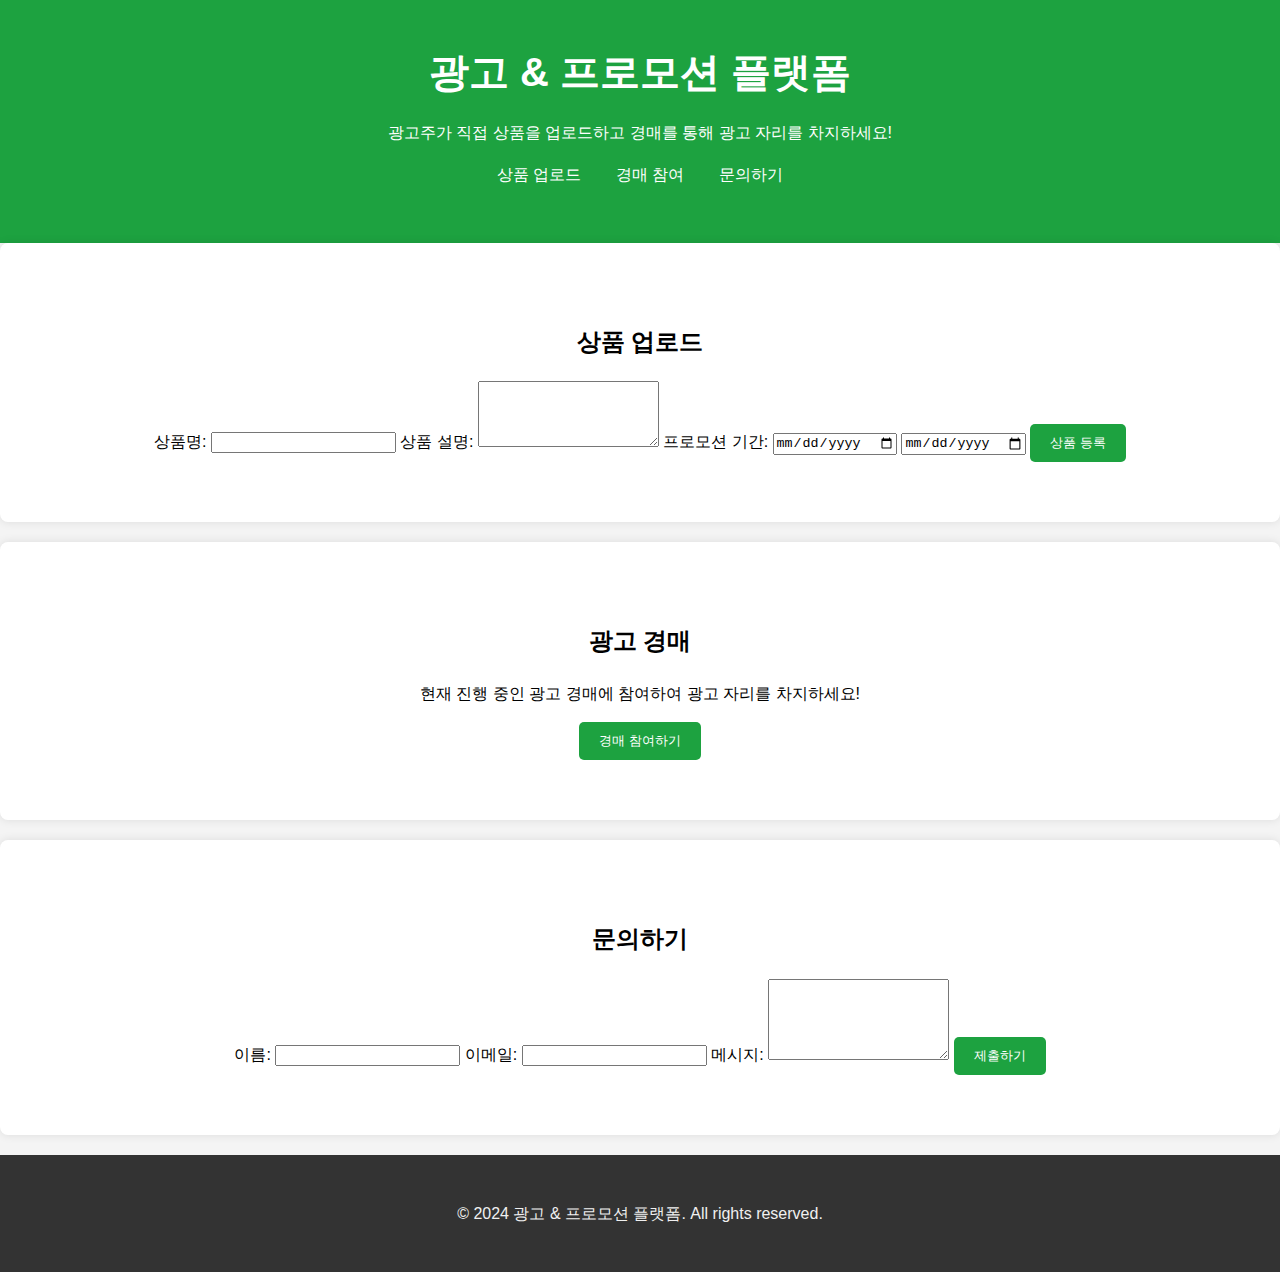
==== All events/index.html @ 0e718b4c "add - indzx.html index.js styles.css" ====
<!DOCTYPE html>
<html lang="ko">

<head>
    <meta charset="UTF-8">
    <meta name="viewport" content="width=device-width, initial-scale=1.0">
    <title>광고 & 프로모션 플랫폼</title>
    <link rel="stylesheet" href="styles.css">
    <script src="script.js" defer></script>
</head>

<body>
    <!-- 헤더 섹션 -->
    <header class="header">
        <div class="container">
            <h1>광고 & 프로모션 플랫폼</h1>
            <p>광고주가 직접 상품을 업로드하고 경매를 통해 광고 자리를 차지하세요!</p>
            <nav class="main-nav">
                <ul>
                    <li><a href="#upload">상품 업로드</a></li>
                    <li><a href="#auction">경매 참여</a></li>
                    <li><a href="#contact">문의하기</a></li>
                </ul>
            </nav>
        </div>
    </header>

    <!-- 상품 업로드 섹션 -->
    <section id="upload" class="upload-section">
        <div class="container">
            <h2>상품 업로드</h2>
            <form id="uploadForm">
                <label for="productName">상품명:</label>
                <input type="text" id="productName" name="productName" required>
                <label for="productDescription">상품 설명:</label>
                <textarea id="productDescription" name="productDescription" rows="4" required></textarea>
                <label for="promotionPeriod">프로모션 기간:</label>
                <input type="date" id="promotionStart" name="promotionStart" required>
                <input type="date" id="promotionEnd" name="promotionEnd" required>
                <button type="submit" class="submit-button">상품 등록</button>
            </form>
        </div>
    </section>

    <!-- 광고 경매 섹션 -->
    <section id="auction" class="auction-section">
        <div class="container">
            <h2>광고 경매</h2>
            <p>현재 진행 중인 광고 경매에 참여하여 광고 자리를 차지하세요!</p>
            <button class="bid-button" onclick="startAuction()">경매 참여하기</button>
        </div>
    </section>

    <!-- 문의하기 섹션 -->
    <section id="contact" class="contact-section">
        <div class="container">
            <h2>문의하기</h2>
            <form>
                <label for="name">이름:</label>
                <input type="text" id="name" name="name" required>
                <label for="email">이메일:</label>
                <input type="email" id="email" name="email" required>
                <label for="message">메시지:</label>
                <textarea id="message" name="message" rows="5" required></textarea>
                <button type="submit" class="submit-button">제출하기</button>
            </form>
        </div>
    </section>

    <!-- 푸터 섹션 -->
    <footer class="footer">
        <div class="container">
            <p>&copy; 2024 광고 & 프로모션 플랫폼. All rights reserved.</p>
        </div>
    </footer>
</body>

</html>
---- All events/styles.css ----
/* 기본 스타일 */
body {
    font-family: 'Arial', sans-serif;
    margin: 0;
    padding: 0;
    line-height: 1.6;
    text-align: center;
    background-color: #f4f4f4;
}

.container {
    width: 80%;
    margin: 0 auto;
    padding: 20px;
}

/* 헤더 스타일 */
.header {
    background-color: #1da240;
    color: white;
    padding: 20px 0;
}

.header h1 {
    margin: 0;
    font-size: 2.5rem;
}

.main-nav ul {
    list-style: none;
    padding: 0;
    display: flex;
    justify-content: center;
    gap: 15px;
    margin-top: 10px;
}

.main-nav ul li a {
    color: white;
    text-decoration: none;
    padding: 5px 10px;
    transition: background-color 0.3s ease;
}

.main-nav ul li a:hover {
    background-color: #0e7828;
}

/* 섹션 스타일 */
section {
    padding: 40px 0;
}

.upload-section,
.auction-section,
.contact-section {
    background-color: white;
    border-radius: 8px;
    margin-bottom: 20px;
    box-shadow: 0 0 10px rgba(0, 0, 0, 0.1);
}

h2 {
    margin-bottom: 20px;
}

.submit-button,
.bid-button {
    background-color: #1da240;
    color: white;
    border: none;
    padding: 10px 20px;
    border-radius: 5px;
    cursor: pointer;
}

.submit-button:hover,
.bid-button:hover {
    background-color: #0e7828;
}

.footer {
    background-color: #333;
    color: #f0f0f0;
    text-align: center;
    padding: 10px 0;
    width: 100%;
}
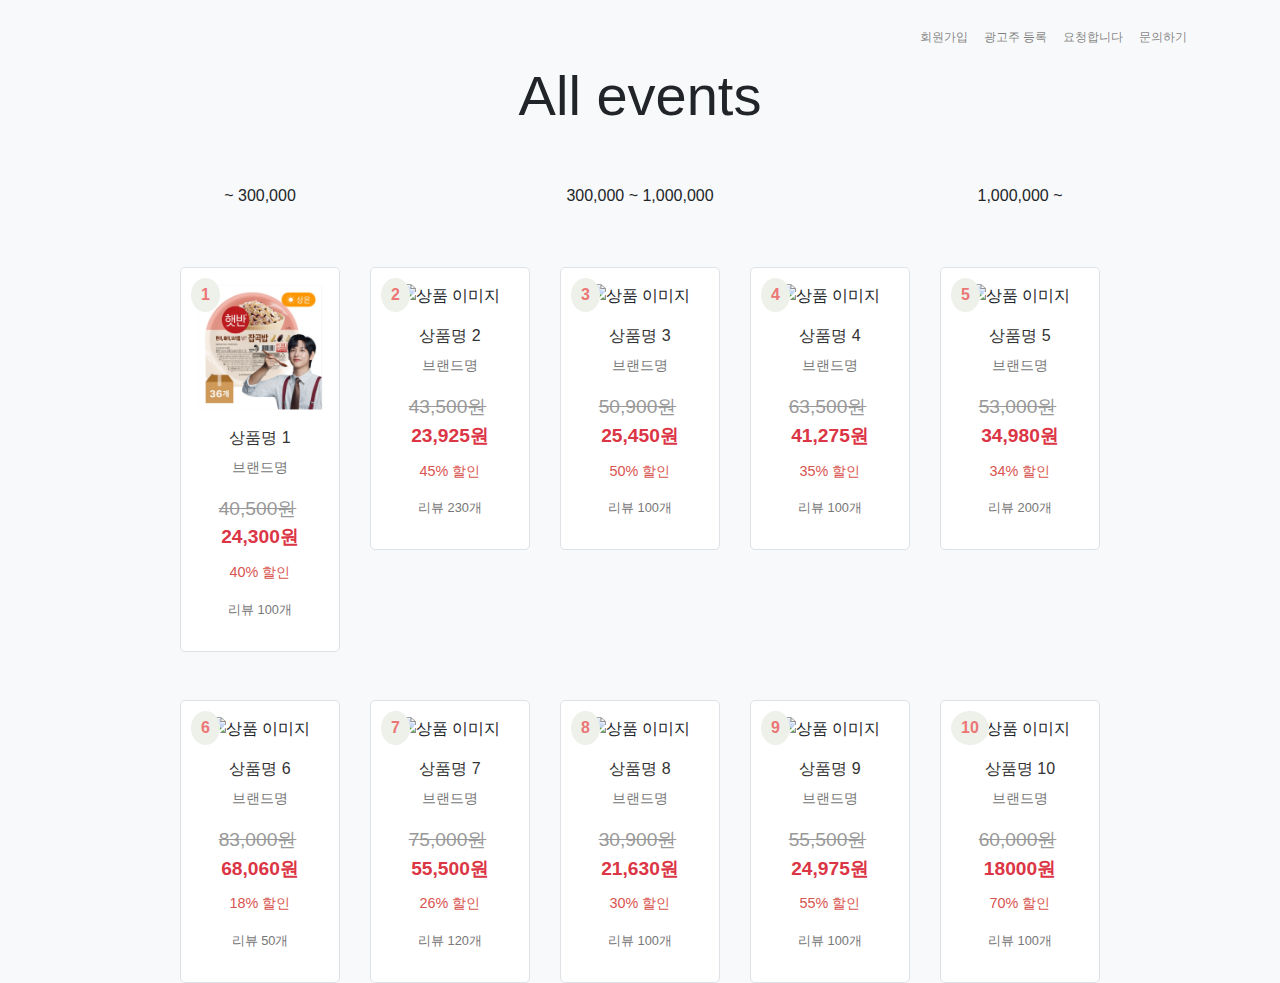
==== commit 4d12ac12: "add - indzx.html index.js styles.css images" ====
--- a/All events/index.html
+++ b/All events/index.html
@@ -4,75 +4,197 @@
 <head>
     <meta charset="UTF-8">
     <meta name="viewport" content="width=device-width, initial-scale=1.0">
-    <title>광고 & 프로모션 플랫폼</title>
+    <title>All events</title>
+    <!-- Bootstrap CSS -->
+    <link href="https://stackpath.bootstrapcdn.com/bootstrap/4.5.2/css/bootstrap.min.css" rel="stylesheet">
     <link rel="stylesheet" href="styles.css">
-    <script src="script.js" defer></script>
 </head>
 
 <body>
-    <!-- 헤더 섹션 -->
-    <header class="header">
+
+    <!-- 페이지 헤더 -->
+    <header class="bg-light py-1">
+        <nav class="navbar navbar-expand-lg navbar-light">
+            <div class="container">
+                <button class="navbar-toggler" type="button" data-bs-toggle="collapse" data-bs-target="#navbarNav"
+                    aria-expanded="true">
+                    <span class="navbar-toggler-icon"></span>
+                </button>
+                <div class="navbar-collapse collapse justify-content-end mt-2" id="navbarNav">
+                    <ul class="navbar-nav ms-auto">
+                        <li class="nav-item">
+                            <a class="nav-link" href="#features">회원가입</a>
+                        </li>
+                        <li class="nav-item">
+                            <a class="nav-link" href="#about">광고주 등록</a>
+                        </li>
+                        <li class="nav-item">
+                            <a class="nav-link" href="#testimonials">요청합니다</a>
+                        </li>
+                        <li class="nav-item">
+                            <a class="nav-link" href="#contact">문의하기</a>
+                        </li>
+                    </ul>
+                </div>
+            </div>
+        </nav>
+
         <div class="container">
-            <h1>광고 & 프로모션 플랫폼</h1>
-            <p>광고주가 직접 상품을 업로드하고 경매를 통해 광고 자리를 차지하세요!</p>
-            <nav class="main-nav">
-                <ul>
-                    <li><a href="#upload">상품 업로드</a></li>
-                    <li><a href="#auction">경매 참여</a></li>
-                    <li><a href="#contact">문의하기</a></li>
-                </ul>
-            </nav>
+            <h1 class="display-4 text-center">All events</h1>
+
         </div>
     </header>
 
-    <!-- 상품 업로드 섹션 -->
-    <section id="upload" class="upload-section">
-        <div class="container">
-            <h2>상품 업로드</h2>
-            <form id="uploadForm">
-                <label for="productName">상품명:</label>
-                <input type="text" id="productName" name="productName" required>
-                <label for="productDescription">상품 설명:</label>
-                <textarea id="productDescription" name="productDescription" rows="4" required></textarea>
-                <label for="promotionPeriod">프로모션 기간:</label>
-                <input type="date" id="promotionStart" name="promotionStart" required>
-                <input type="date" id="promotionEnd" name="promotionEnd" required>
-                <button type="submit" class="submit-button">상품 등록</button>
-            </form>
+    <!-- 가격대별 버튼 -->
+    <div class="container text-center mt-1 mb-1">
+        <div class="row">
+            <div class="col text-center mt-3 mb-1 ">
+                <button type="button" class="btn btn-outline-Secondary"> ~ 300,000</button>
+            </div>
+            <div class="col text-center mt-3 mb-1">
+                <button type="button" class="btn btn-outline-Secondary">300,000 ~ 1,000,000</button>
+            </div>
+            <div class="col text-center mt-3 mb-1">
+                <button type="button" class="btn btn-outline-Secondary">1,000,000 ~</button>
+            </div>
         </div>
-    </section>
-
-    <!-- 광고 경매 섹션 -->
-    <section id="auction" class="auction-section">
-        <div class="container">
-            <h2>광고 경매</h2>
-            <p>현재 진행 중인 광고 경매에 참여하여 광고 자리를 차지하세요!</p>
-            <button class="bid-button" onclick="startAuction()">경매 참여하기</button>
+    </div>
+    <!-- 상품 리스트 -->
+    <div class="container mt-5">
+        <div class="row" style="
+        justify-content: center;">
+            <!-- 첫 번째 단락: 상품 아이템 5개 -->
+            <div class="col-2 col-md-60">
+                <div class="product-item border p-3">
+                    <div class="product-rank">1</div>
+                    <img src="./images/rice.jpg" class="img-fluid mb-2" alt="상품 이미지">
+                    <h5 class="product-name">상품명 1</h5>
+                    <p class="product-brand">브랜드명</p>
+                    <p class="product-price"><span class="original-price">40,500원</span> <span
+                            class="discounted-price text-danger">24,300원</span></p>
+                    <p class="product-discount">40% 할인</p>
+                    <p class="product-reviews">리뷰 100개</p>
+                </div>
+            </div>
+            <div class="col-2 col-md-60">
+                <div class="product-item border p-3">
+                    <div class="product-rank">2</div>
+                    <img src="https://via.placeholder.com/150" class="img-fluid mb-2" alt="상품 이미지">
+                    <h5 class="product-name">상품명 2</h5>
+                    <p class="product-brand">브랜드명</p>
+                    <p class="product-price"><span class="original-price">43,500원</span> <span
+                            class="discounted-price text-danger">23,925원</span></p>
+                    <p class="product-discount">45% 할인</p>
+                    <p class="product-reviews">리뷰 230개</p>
+                </div>
+            </div>
+            <div class="col-2 col-md-60">
+                <div class="product-item border p-3">
+                    <div class="product-rank">3</div>
+                    <img src="https://via.placeholder.com/150" class="img-fluid mb-2" alt="상품 이미지">
+                    <h5 class="product-name">상품명 3</h5>
+                    <p class="product-brand">브랜드명</p>
+                    <p class="product-price"><span class="original-price">50,900원</span> <span
+                            class="discounted-price text-danger">25,450원</span></p>
+                    <p class="product-discount">50% 할인</p>
+                    <p class="product-reviews">리뷰 100개</p>
+                </div>
+            </div>
+            <div class="col-2 col-md-60">
+                <div class="product-item border p-3">
+                    <div class="product-rank">4</div>
+                    <img src="https://via.placeholder.com/150" class="img-fluid mb-2" alt="상품 이미지">
+                    <h5 class="product-name">상품명 4</h5>
+                    <p class="product-brand">브랜드명</p>
+                    <p class="product-price"><span class="original-price">63,500원</span> <span
+                            class="discounted-price text-danger">41,275원</span></p>
+                    <p class="product-discount">35% 할인</p>
+                    <p class="product-reviews">리뷰 100개</p>
+                </div>
+            </div>
+            <div class="col-2 col-md-60">
+                <div class="product-item border p-3">
+                    <div class="product-rank">5</div>
+                    <img src="https://via.placeholder.com/150" class="img-fluid mb-2" alt="상품 이미지">
+                    <h5 class="product-name">상품명 5</h5>
+                    <p class="product-brand">브랜드명</p>
+                    <p class="product-price"><span class="original-price">53,000원</span> <span
+                            class="discounted-price text-danger">34,980원</span></p>
+                    <p class="product-discount">34% 할인</p>
+                    <p class="product-reviews">리뷰 200개</p>
+                </div>
+            </div>
+            <!-- 추가 상품들 -->
+            <!-- ... (5개까지 반복) -->
+
         </div>
-    </section>
-
-    <!-- 문의하기 섹션 -->
-    <section id="contact" class="contact-section">
-        <div class="container">
-            <h2>문의하기</h2>
-            <form>
-                <label for="name">이름:</label>
-                <input type="text" id="name" name="name" required>
-                <label for="email">이메일:</label>
-                <input type="email" id="email" name="email" required>
-                <label for="message">메시지:</label>
-                <textarea id="message" name="message" rows="5" required></textarea>
-                <button type="submit" class="submit-button">제출하기</button>
-            </form>
-        </div>
-    </section>
-
-    <!-- 푸터 섹션 -->
-    <footer class="footer">
-        <div class="container">
-            <p>&copy; 2024 광고 & 프로모션 플랫폼. All rights reserved.</p>
-        </div>
-    </footer>
+        <div class="row mt-5" style="
+        justify-content: center;">
+            <!-- 두 번째 단락: 상품 아이템 5개 -->
+            <div class="col-2 col-md-20">
+                <div class="product-item border p-3">
+                    <div class="product-rank">6</div>
+                    <img src="https://via.placeholder.com/150" class="img-fluid mb-2" alt="상품 이미지">
+                    <h5 class="product-name">상품명 6</h5>
+                    <p class="product-brand">브랜드명</p>
+                    <p class="product-price"><span class="original-price">83,000원</span> <span
+                            class="discounted-price text-danger">68,060원</span></p>
+                    <p class="product-discount">18% 할인</p>
+                    <p class="product-reviews">리뷰 50개</p>
+                </div>
+            </div>
+            <div class="col-2 col-md-20">
+                <div class="product-item border p-3">
+                    <div class="product-rank">7</div>
+                    <img src="https://via.placeholder.com/150" class="img-fluid mb-2" alt="상품 이미지">
+                    <h5 class="product-name">상품명 7</h5>
+                    <p class="product-brand">브랜드명</p>
+                    <p class="product-price"><span class="original-price">75,000원</span> <span
+                            class="discounted-price text-danger">55,500원</span></p>
+                    <p class="product-discount">26% 할인</p>
+                    <p class="product-reviews">리뷰 120개</p>
+                </div>
+            </div>
+            <div class="col-2 col-md-20">
+                <div class="product-item border p-3">
+                    <div class="product-rank">8</div>
+                    <img src="https://via.placeholder.com/150" class="img-fluid mb-2" alt="상품 이미지">
+                    <h5 class="product-name">상품명 8</h5>
+                    <p class="product-brand">브랜드명</p>
+                    <p class="product-price"><span class="original-price">30,900원</span> <span
+                            class="discounted-price text-danger">21,630원</span></p>
+                    <p class="product-discount">30% 할인</p>
+                    <p class="product-reviews">리뷰 100개</p>
+                </div>
+            </div>
+            <div class="col-2 col-md-20">
+                <div class="product-item border p-3">
+                    <div class="product-rank">9</div>
+                    <img src="https://via.placeholder.com/150" class="img-fluid mb-2" alt="상품 이미지">
+                    <h5 class="product-name">상품명 9</h5>
+                    <p class="product-brand">브랜드명</p>
+                    <p class="product-price"><span class="original-price">55,500원</span> <span
+                            class="discounted-price text-danger">24,975원</span></p>
+                    <p class="product-discount">55% 할인</p>
+                    <p class="product-reviews">리뷰 100개</p>
+                </div>
+            </div>
+            <div class="col-2 col-md-20">
+                <div class="product-item border p-3">
+                    <div class="product-rank">10</div>
+                    <img src="https://via.placeholder.com/150" class="img-fluid mb-2" alt="상품 이미지">
+                    <h5 class="product-name">상품명 10</h5>
+                    <p class="product-brand">브랜드명</p>
+                    <p class="product-price"><span class="original-price">60,000원</span> <span
+                            class="discounted-price text-danger">18000원</span></p>
+                    <p class="product-discount">70% 할인</p>
+                    <p class="product-reviews">리뷰 100개</p>
+                </div>
+            </div>
+
+            <!-- Bootstrap JS -->
+            <script src="https://code.jquery.com/jquery-3.5.1.slim.min.js"></script>
+            <script src="https://cdn.jsdelivr.net/npm/bootstrap@4.5.2/dist/js/bootstrap.bundle.min.js"></script>
 </body>
 
 </html>--- a/All events/styles.css
+++ b/All events/styles.css
@@ -1,88 +1,99 @@
-/* 기본 스타일 */
 body {
     font-family: 'Arial', sans-serif;
+    background-color: #f8f9fa;
     margin: 0;
     padding: 0;
-    line-height: 1.6;
-    text-align: center;
-    background-color: #f4f4f4;
 }
 
-.container {
-    width: 80%;
-    margin: 0 auto;
-    padding: 20px;
+/* Nav Bar 고정 해제 */
+.navbar {
+    position: static;
 }
 
-/* 헤더 스타일 */
-.header {
-    background-color: #1da240;
-    color: white;
-    padding: 20px 0;
+.navbar-nav .nav-link[href="#features"] {
+    font-size: 12px;
+    /* 원하는 크기로 설정 */
 }
 
-.header h1 {
-    margin: 0;
-    font-size: 2.5rem;
+.navbar-nav .nav-link[href="#about"] {
+    font-size: 12px;
 }
 
-.main-nav ul {
-    list-style: none;
-    padding: 0;
-    display: flex;
-    justify-content: center;
-    gap: 15px;
-    margin-top: 10px;
+.navbar-nav .nav-link[href="#testimonials"] {
+    font-size: 12px;
 }
 
-.main-nav ul li a {
-    color: white;
-    text-decoration: none;
-    padding: 5px 10px;
-    transition: background-color 0.3s ease;
+.navbar-nav .nav-link[href="#contact"] {
+    font-size: 12px;
 }
 
-.main-nav ul li a:hover {
-    background-color: #0e7828;
-}
-
-/* 섹션 스타일 */
-section {
-    padding: 40px 0;
-}
-
-.upload-section,
-.auction-section,
-.contact-section {
-    background-color: white;
-    border-radius: 8px;
-    margin-bottom: 20px;
-    box-shadow: 0 0 10px rgba(0, 0, 0, 0.1);
-}
-
-h2 {
+header {
+    text-align: center;
     margin-bottom: 20px;
 }
 
-.submit-button,
-.bid-button {
-    background-color: #1da240;
-    color: white;
-    border: none;
-    padding: 10px 20px;
+
+
+.product-item {
+    background-color: white;
+    border: 1px solid #e9ecef;
     border-radius: 5px;
-    cursor: pointer;
+    text-align: center;
+    position: relative;
+    padding: 15px;
+    transition: transform 0.3s ease, box-shadow 0.3s ease;
 }
 
-.submit-button:hover,
-.bid-button:hover {
-    background-color: #0e7828;
+.product-item:hover {
+    transform: translateY(-5px);
+    box-shadow: 0 0 15px rgba(10, 7, 7, 0.1);
 }
 
-.footer {
-    background-color: #333;
-    color: #f0f0f0;
-    text-align: center;
-    padding: 10px 0;
-    width: 100%;
+.product-rank {
+    position: absolute;
+    top: 10px;
+    left: 10px;
+    background-color: #edf1ea;
+    color: rgb(236, 118, 118);
+    padding: 5px 10px;
+    border-radius: 50%;
+    font-size: 1rem;
+    font-weight: bold;
+}
+
+.product-name {
+    font-size: 1rem;
+    margin: 10px 0;
+    color: #333;
+}
+
+.product-brand {
+    font-size: 0.9rem;
+    color: #777;
+}
+
+.product-price {
+    font-size: 1.2rem;
+    margin: 10px 0;
+}
+
+.original-price {
+    text-decoration: line-through;
+    color: #999;
+    margin-right: 5px;
+}
+
+.discounted-price {
+    font-weight: bold;
+    color: #d9534f;
+}
+
+.product-discount {
+    font-size: 0.9rem;
+    color: #d9534f;
+}
+
+.product-reviews {
+    font-size: 0.8rem;
+    color: #777;
 }